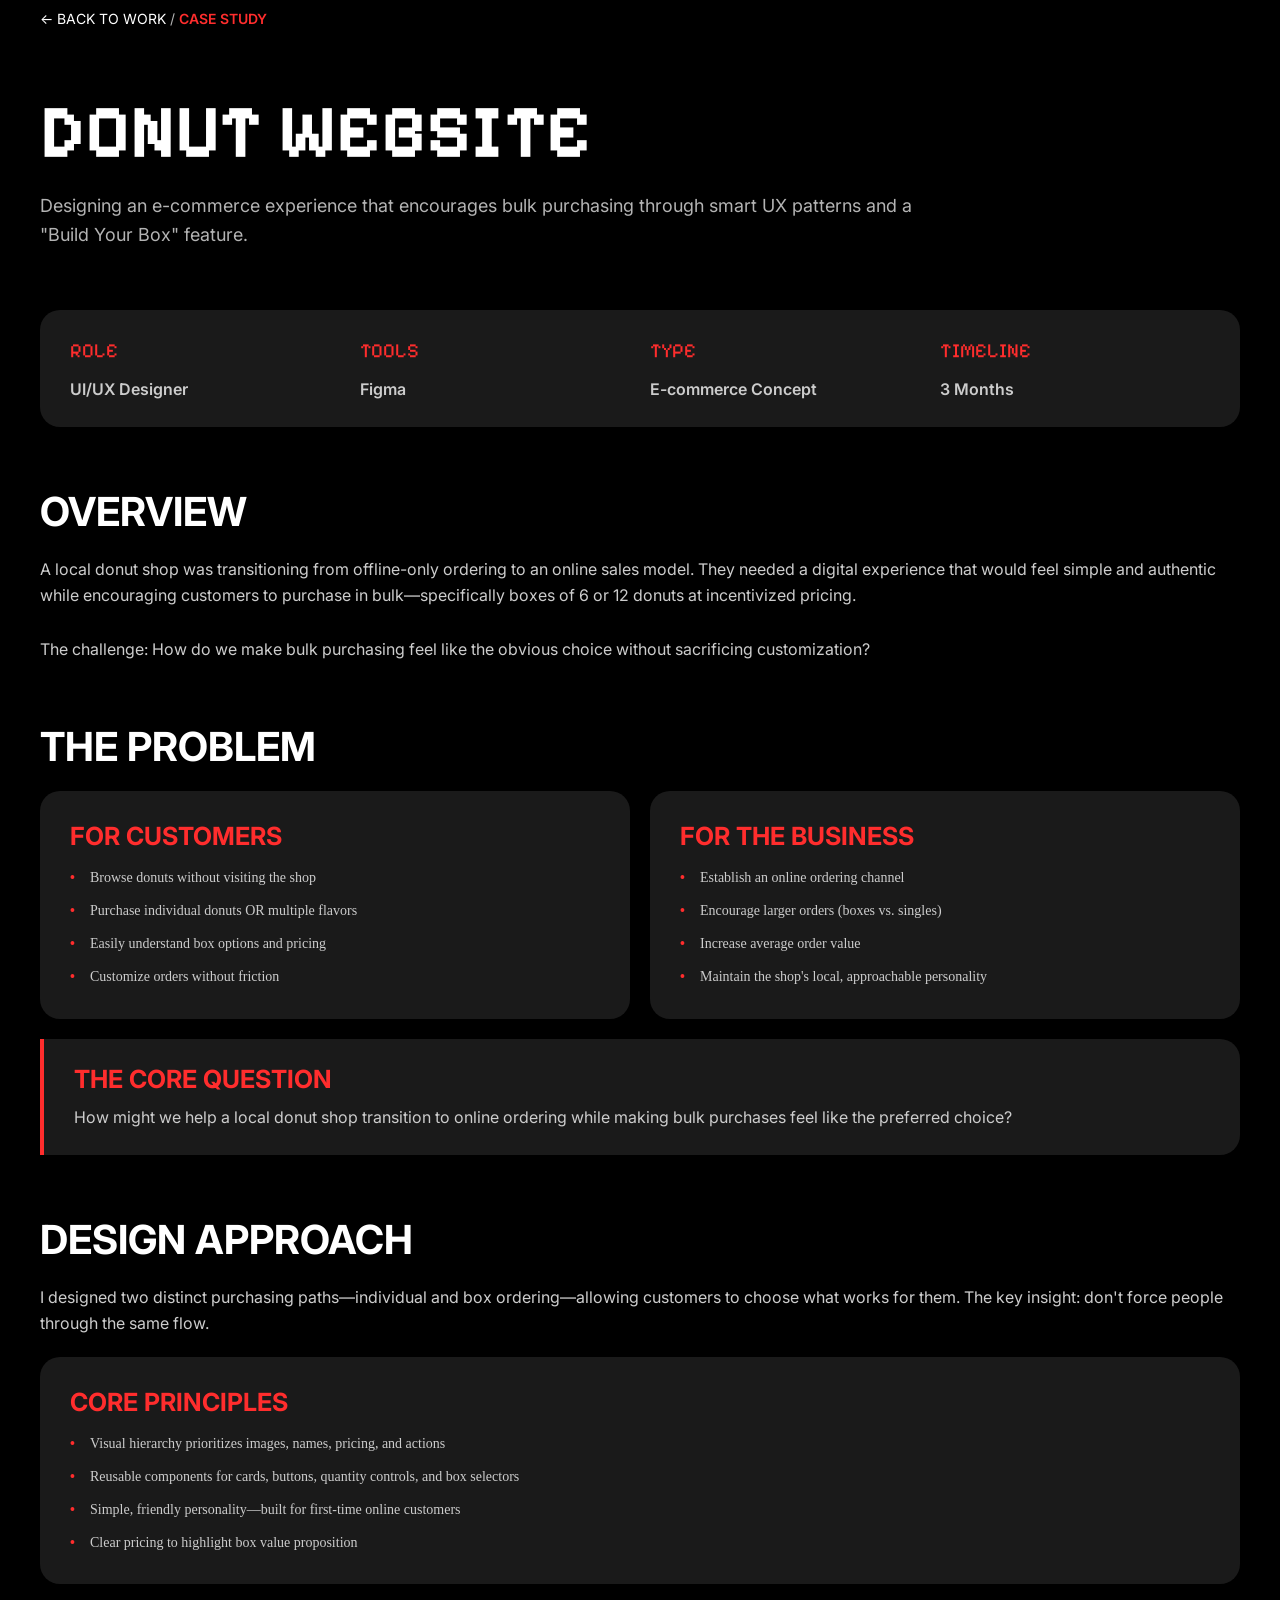
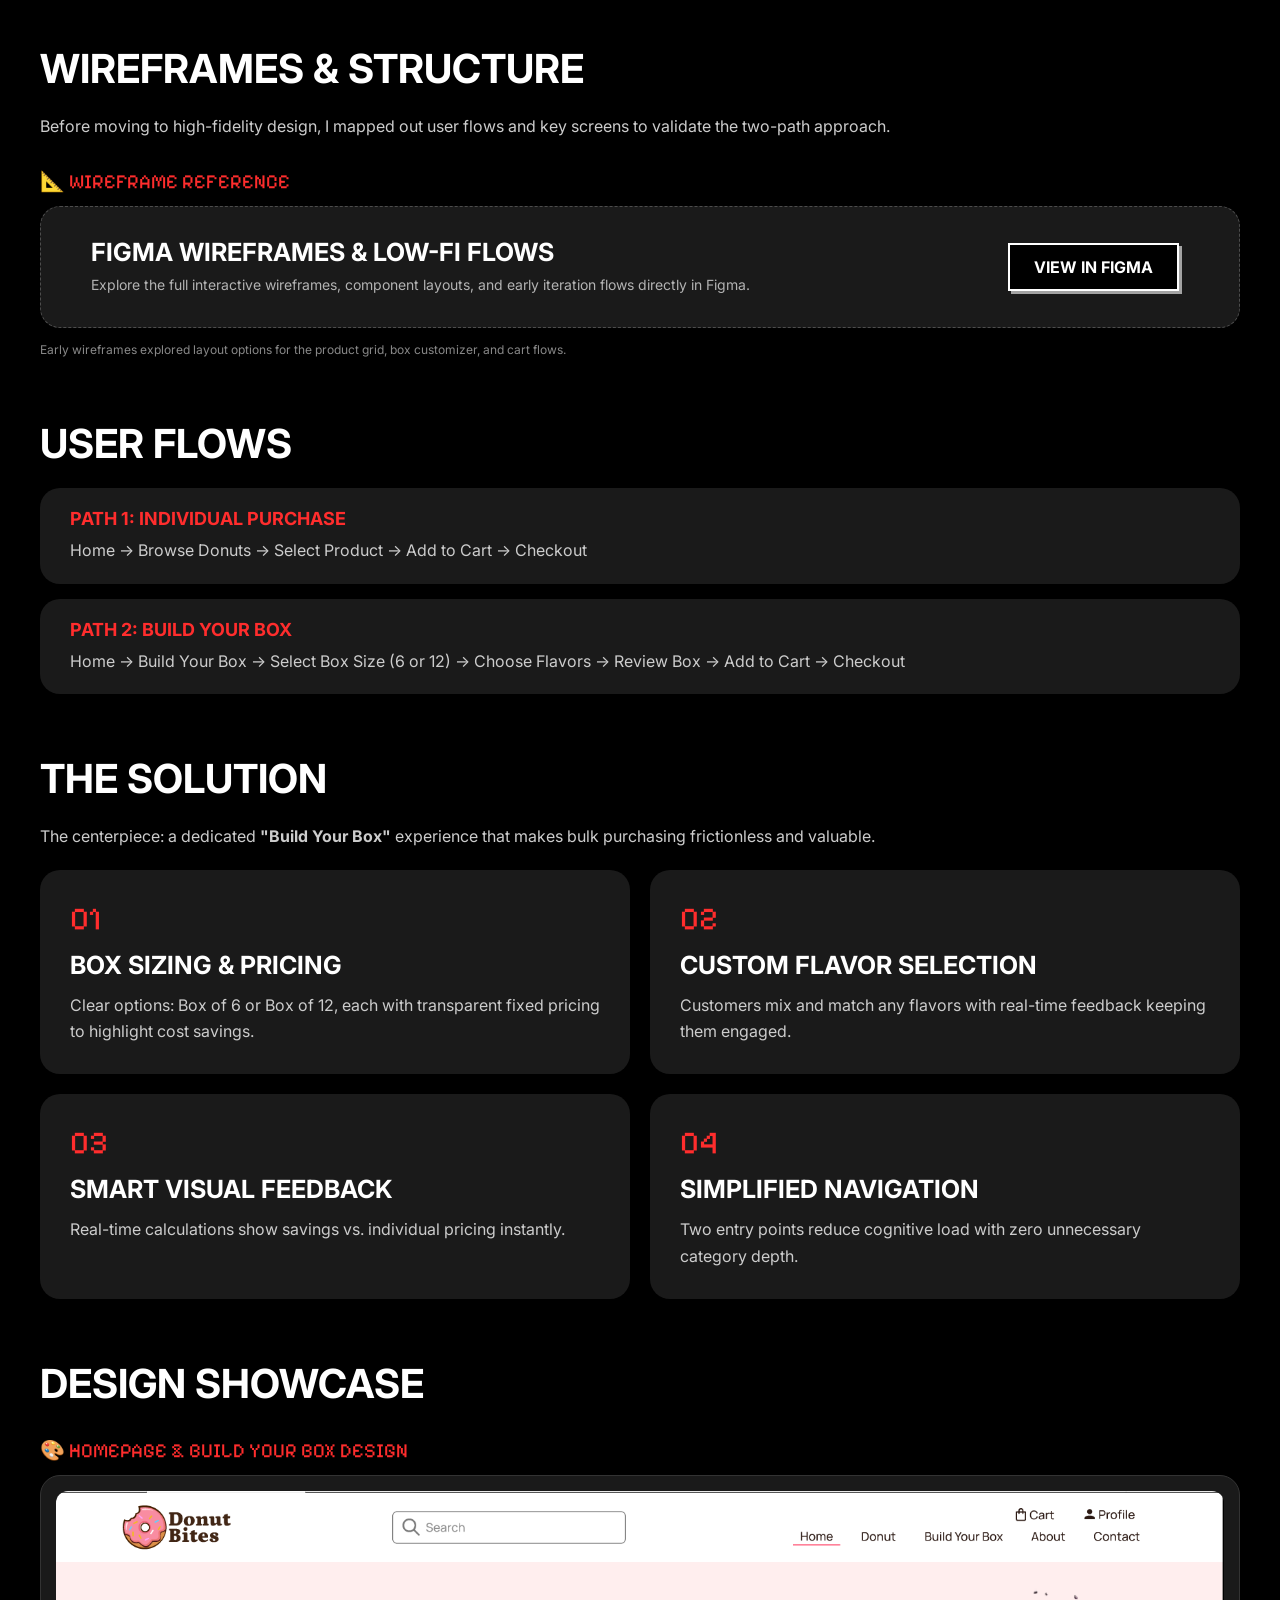
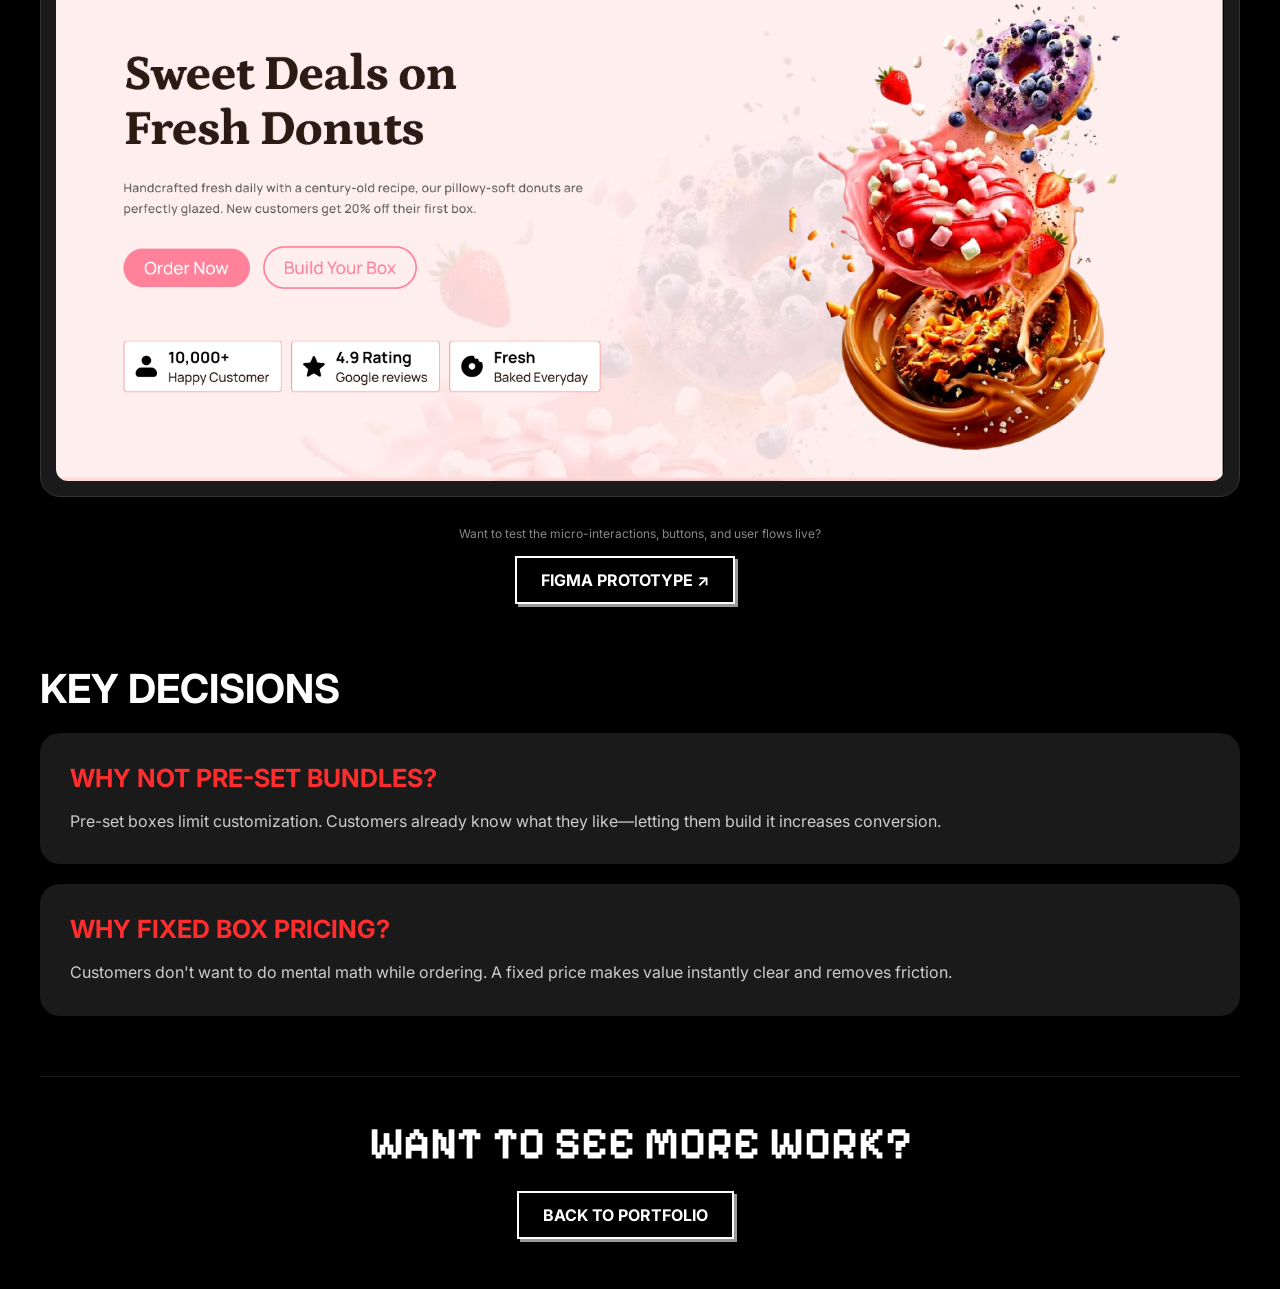
==== case-study.html @ 4fee52c4 "Update portfolio" ====
<!DOCTYPE html>
<html lang="en">
<head>
    <meta charset="UTF-8">
    <meta name="viewport" content="width=device-width, initial-scale=1.0">
    <title>Donut Website - Case Study</title>
    <link rel="preconnect" href="https://fonts.googleapis.com">
    <link rel="preconnect" href="https://fonts.gstatic.com" crossorigin>
    <link href="https://fonts.googleapis.com/css2?family=Inter:wght@400;500;600;700&family=Pixelify+Sans:wght@400;700&display=swap" rel="stylesheet">
    <link rel="stylesheet" href="style.css">
    <style>
    /* Enable normal sentence-case for readable text elements */
p, 
.styled-list li, 
.subtitle, 
.content-block, 
.highlight-box p, 
.flow-path p, 
.card-box p, 
.feature-card p {
    text-transform: none !important; 
    font-size: 16px;                  
    line-height: 1.65;              
    color: #CCCCCC;                 
    font-weight: 400;                
}

/* Maintain clean spacing between paragraphs in content blocks */
.content-block p + p,
.card-box p + p {
    margin-top: 12px;
}

/* Keep metadata & headers uppercase for visual punch */
.meta-label, 
.meta-val, 
.image-label, 
h1, h2, h3, h4, 
.breadcrumb {
    text-transform: uppercase;
}
.case-header {
    display: flex;
    flex-direction: column;
    gap: 15px;
}

.subtitle {
    font-size: 18px;
    color: #b3b3b3;
    line-height: 1.6;
    max-width: 900px;
}

.meta-grid {
    display: grid;
    grid-template-columns: repeat(4, 1fr);
    gap: 20px;
    background-color: #1A1A1A;
    padding: 25px 30px;
    border-radius: 20px;
}

.meta-item {
    display: flex;
    flex-direction: column;
    gap: 8px;
}

.meta-label {
    font-family: 'Pixelify Sans', sans-serif;
    color: #ff2d2d;
    font-size: 20px;
}

.meta-val {
    font-size: 16px;
    font-weight: 600;
}

/* Structural Layouts */
.case-section {
    display: flex;
    flex-direction: column;
    gap: 20px;
}

.content-block {
    display: flex;
    flex-direction: column;
    gap: 15px;
    line-height: 1.6;
    color: #ccc;
}

.two-col-grid,
.solution-grid {
    display: grid;
    grid-template-columns: repeat(2, 1fr);
    gap: 20px;
}

.card-box {
    background-color: #1A1A1A;
    border-radius: 20px;
    padding: 30px;
    display: flex;
    flex-direction: column;
    gap: 15px;
}

.card-box h4 {
    color: #ff2d2d;
}

/* Feature Cards */
.feature-card {
    background: #1A1A1A;
    border-radius: 20px;
    padding: 30px;
    display: flex;
    flex-direction: column;
    gap: 12px;
    position: relative;
}

.feature-num {
    font-family: 'Pixelify Sans', sans-serif;
    font-size: 32px;
    color: #ff2d2d;
}

/* Styled Lists */
.styled-list {
    list-style: none;
    display: flex;
    flex-direction: column;
    gap: 10px;
}

.styled-list li {
    position: relative;
    padding-left: 20px;
    font-size: 14px;
    color: #ccc;
}

.styled-list li::before {
    content: "•";
    color: #ff2d2d;
    font-weight: bold;
    position: absolute;
    left: 0;
}

/* Highlight Box */
.highlight-box {
    background-color: #1A1A1A;
    border-left: 4px solid #ff2d2d;
    border-radius: 0 20px 20px 0;
    padding: 25px 30px;
    display: flex;
    flex-direction: column;
    gap: 10px;
}

.highlight-box h4 {
    color: #ff2d2d;
}

/* Flows */
.flow-container {
    display: flex;
    flex-direction: column;
    gap: 15px;
}

.flow-path {
    background-color: #1A1A1A;
    border-radius: 20px;
    padding: 20px 30px;
    display: flex;
    flex-direction: column;
    gap: 8px;
}

.flow-path h4 {
    color: #ff2d2d;
    font-size: 18px;
}

/* Image Containers & Placeholders */
.image-section {
    display: flex;
    flex-direction: column;
    gap: 12px;
    margin-top: 10px;
}

.image-label {
    font-family: 'Pixelify Sans', sans-serif;
    font-size: 20px;
    color: #ff2d2d;
}

.image-container {
    background-color: #1A1A1A;
    border-radius: 20px;
    border: 1px dashed #4D4D4D;
    padding: 60px 20px;
    display: flex;
    justify-content: center;
    align-items: center;
}

.placeholder-text {
    color: #666;
    font-size: 16px;
}

.image-caption {
    font-size: 12px;
    color: #888;
}

/* Footer CTA */
.case-footer {
    display: flex;
    flex-direction: column;
    align-items: center;
    gap: 20px;
    padding: 40px 0;
    border-top: 1px solid #1A1A1A;
}

/* Mobile Responsiveness for Case Study Elements */
@media (max-width: 768px) {
    .meta-grid,
    .two-col-grid,
    .solution-grid {
        grid-template-columns: 1fr;
    }
    
    .case-header h1 {
        font-size: 42px;
    }
}
    </style>
</head>
<body>
    <div class="container">
        <!-- Navigation / Breadcrumb -->
        <nav class="breadcrumb">
            <a href="../index.html">← BACK TO WORK</a> / <span>CASE STUDY</span>
        </nav>

        <!-- Header -->
        <header class="case-header">
            <h1>DONUT WEBSITE</h1>
            <p class="subtitle">Designing an e-commerce experience that encourages bulk purchasing through smart UX patterns and a "Build Your Box" feature.</p>
        </header>

        <!-- Metadata Grid -->
        <div class="meta-grid">
            <div class="meta-item">
                <p class="meta-label">ROLE</p>
                <p class="meta-val">UI/UX Designer</p>
            </div>
            <div class="meta-item">
                <p class="meta-label">TOOLS</p>
                <p class="meta-val">Figma</p>
            </div>
            <div class="meta-item">
                <p class="meta-label">TYPE</p>
                <p class="meta-val">E-commerce Concept</p>
            </div>
            <div class="meta-item">
                <p class="meta-label">TIMELINE</p>
                <p class="meta-val">3 Months</p>
            </div>
        </div>

        <!-- Overview Section -->
        <section class="case-section">
            <h2>OVERVIEW</h2>
            <div class="content-block">
                <p>A local donut shop was transitioning from offline-only ordering to an online sales model. They needed a digital experience that would feel simple and authentic while encouraging customers to purchase in bulk—specifically boxes of 6 or 12 donuts at incentivized pricing.</p>
                <p>The challenge: How do we make bulk purchasing feel like the obvious choice without sacrificing customization?</p>
            </div>
        </section>

        <!-- The Problem -->
        <section class="case-section">
            <h2>THE PROBLEM</h2>
            <div class="two-col-grid">
                <div class="card-box">
                    <h4>FOR CUSTOMERS</h4>
                    <ul class="styled-list">
                        <li>Browse donuts without visiting the shop</li>
                        <li>Purchase individual donuts OR multiple flavors</li>
                        <li>Easily understand box options and pricing</li>
                        <li>Customize orders without friction</li>
                    </ul>
                </div>
                <div class="card-box">
                    <h4>FOR THE BUSINESS</h4>
                    <ul class="styled-list">
                        <li>Establish an online ordering channel</li>
                        <li>Encourage larger orders (boxes vs. singles)</li>
                        <li>Increase average order value</li>
                        <li>Maintain the shop's local, approachable personality</li>
                    </ul>
                </div>
            </div>

            <div class="highlight-box">
                <h4>THE CORE QUESTION</h4>
                <p>How might we help a local donut shop transition to online ordering while making bulk purchases feel like the preferred choice?</p>
            </div>
        </section>

        <!-- Design Approach -->
        <section class="case-section">
            <h2>DESIGN APPROACH</h2>
            <div class="content-block">
                <p>I designed two distinct purchasing paths—individual and box ordering—allowing customers to choose what works for them. The key insight: don't force people through the same flow.</p>
            </div>
            
            <div class="card-box">
                <h4>CORE PRINCIPLES</h4>
                <ul class="styled-list">
                    <li>Visual hierarchy prioritizes images, names, pricing, and actions</li>
                    <li>Reusable components for cards, buttons, quantity controls, and box selectors</li>
                    <li>Simple, friendly personality—built for first-time online customers</li>
                    <li>Clear pricing to highlight box value proposition</li>
                </ul>
            </div>
        </section>

        <!-- Wireframes Section -->
        <section class="case-section">
    <h2>WIREFRAMES & STRUCTURE</h2>
    <p>Before moving to high-fidelity design, I mapped out user flows and key screens to validate the two-path approach.</p>
    
    <div class="image-section">
        <div class="image-label">📐 WIREFRAME REFERENCE</div>
        
        <!-- Interactive Link Card -->
        <div class="wireframe-link-card">
            <div class="wireframe-info">
                <i class="fa-brands fa-figma wireframe-icon"></i>
                <div>
                    <h4>FIGMA WIREFRAMES & LOW-FI FLOWS</h4>
                    <p>Explore the full interactive wireframes, component layouts, and early iteration flows directly in Figma.</p>
                </div>
            </div>
            <a href="YOUR_FIGMA_WIREFRAME_LINK_HERE" target="https://www.figma.com/board/ut7hfhhKin2OXHNRMLIflK/Untitled?node-id=0-1&t=dcKColr9Bo4GSZio-1" class="btn">
                VIEW IN FIGMA <i class="fa-solid fa-arrow-up-right-from-square"></i>
            </a>
        </div>

        <p class="image-caption">Early wireframes explored layout options for the product grid, box customizer, and cart flows.</p>
    </div>
</section>

        <!-- User Flows -->
        <section class="case-section">
            <h2>USER FLOWS</h2>
            <div class="flow-container">
                <div class="flow-path">
                    <h4>PATH 1: INDIVIDUAL PURCHASE</h4>
                    <p>Home → Browse Donuts → Select Product → Add to Cart → Checkout</p>
                </div>
                <div class="flow-path">
                    <h4>PATH 2: BUILD YOUR BOX</h4>
                    <p>Home → Build Your Box → Select Box Size (6 or 12) → Choose Flavors → Review Box → Add to Cart → Checkout</p>
                </div>
            </div>
        </section>

        <!-- The Solution -->
        <section class="case-section">
            <h2>THE SOLUTION</h2>
            <p>The centerpiece: a dedicated <strong>"Build Your Box"</strong> experience that makes bulk purchasing frictionless and valuable.</p>

            <div class="solution-grid">
                <div class="feature-card">
                    <div class="feature-num">01</div>
                    <h4>BOX SIZING & PRICING</h4>
                    <p>Clear options: Box of 6 or Box of 12, each with transparent fixed pricing to highlight cost savings.</p>
                </div>
                <div class="feature-card">
                    <div class="feature-num">02</div>
                    <h4>CUSTOM FLAVOR SELECTION</h4>
                    <p>Customers mix and match any flavors with real-time feedback keeping them engaged.</p>
                </div>
                <div class="feature-card">
                    <div class="feature-num">03</div>
                    <h4>SMART VISUAL FEEDBACK</h4>
                    <p>Real-time calculations show savings vs. individual pricing instantly.</p>
                </div>
                <div class="feature-card">
                    <div class="feature-num">04</div>
                    <h4>SIMPLIFIED NAVIGATION</h4>
                    <p>Two entry points reduce cognitive load with zero unnecessary category depth.</p>
                </div>
            </div>
        </section>

        <!-- Design System / Showcase -->
        
    
    <section class="case-section">
    <h2>DESIGN SHOWCASE</h2>
    
    <div class="image-section">
        <div class="image-label">🎨 HOMEPAGE & BUILD YOUR BOX DESIGN</div>
        
        <!-- High-res PNG export from Figma -->
        <div class="showcase-card">
            <img src="assets/images/donute.PNG" alt="Donut Bites Design Showcase" class="showcase-img">
        </div>

        <div class="prototype-fallback-link">
            <p class="image-caption">Want to test the micro-interactions, buttons, and user flows live?</p>
            <a href="https://www.figma.com/proto/E8J9JEf1CbyE6cIZruC7QV/Donut-Bites?node-id=24-239&p=f&viewport=-116%2C285%2C0.05&t=RR3Iw0VVlTYsoD5x-1&scaling=contain&content-scaling=fixed&starting-point-node-id=24%3A239&page-id=0%3A1" target="_blank" class="btn">
                FIGMA PROTOTYPE ↗
            </a>
        </div>
    </div>
</section>


        <!-- Key Design Decisions -->
        <section class="case-section">
            <h2>KEY DECISIONS</h2>
            <div class="card-box">
                <h4>WHY NOT PRE-SET BUNDLES?</h4>
                <p>Pre-set boxes limit customization. Customers already know what they like—letting them build it increases conversion.</p>
            </div>
            <div class="card-box">
                <h4>WHY FIXED BOX PRICING?</h4>
                <p>Customers don't want to do mental math while ordering. A fixed price makes value instantly clear and removes friction.</p>
            </div>
        </section>

        <!-- Footer Call-to-Action -->
        <footer class="case-footer">
            <h3>WANT TO SEE MORE WORK?</h3>
            <a href="../index.html" class="btn">BACK TO PORTFOLIO</a>
        </footer>
    </div>
</body>
</html>
---- style.css ----
*{
    margin: 0;
    padding: 0;
    box-sizing: border-box;
    
}
html {
    scroll-behavior: smooth;
}
body{
    background-color: black;
    margin: 0;
    display: flex;
    justify-content: center;
    
    
}
h1{
    font-family: 'Pixelify Sans', sans-serif;
    font-size: 75px;
}
h2{
    font-family: 'Inter', sans-serif;
    font-size: 40px;
}
h3{
    font-family: 'Pixelify Sans', sans-serif;
    font-size: 45px;
    text-align: center;
}
h4{
   font-size:25px; 
   font-family: 'Inter', sans-serif;
}
p{
   font-size: 14px;
    font-weight: 500;
    font-family: 'Inter', sans-serif;
    
}
section{
    display: flex;
    flex-direction: column;
    gap: 40px;
}
.container{
    width: 1360px;
    padding: 10px 80px;
    text-transform: uppercase;
    color: white;
    display: flex;
    flex-direction: column;
    justify-content: center;
    gap: 60px;
}
 /* .container {
    width: 1200px;
    margin: 0 auto;
    padding: 10px 0;
    text-transform: uppercase;
    color: white;
    display: flex;
    flex-direction: column;
    justify-content: center;
    gap: 60px;
} */
 .hero-buttons{
    margin-top: 20px;
 }
.btn{
     padding: 12px 20px;
    border: 2px solid white;
    background-color: black;
    color: white;
    font-family: 'Inter', sans-serif;
    font-weight: bold;
    cursor: pointer;
    border-radius: 0px;
    box-shadow: 3px 3px 0 rgba(255, 255, 255, 0.6);
    margin-right: 30px;
    width: 140px;
    text-decoration: none;
}
.btn:hover{
    background-color: #4D4D4D;

}
.nav-btn,
.big-btn {
    display: inline-flex;
    align-items: center;
    justify-content: center;
    text-decoration: none;
    
}
.navbar{
    display: flex;
    justify-content: space-between;
    align-items: center;
    border-radius: 30px;
    background-color: white;
    padding: 15px 35px;
    position: sticky;
}
.logo{
    
    width: auto;
}
.menu{
    display: flex;
    justify-content: space-between;
    align-items: center;
    gap: 22px;
    list-style: none;

}
.menu li a{
    text-decoration: none;
    color: black;
    font-size: 16px;
    font-weight: 600;
    font-family: 'Inter', sans-serif;
    text-transform: uppercase;
    

}
.menu li a:hover{
    text-decoration: underline;
}

.nav-btn{
    padding: 12px 20px;
    border: 2px solid black;
    background-color: white;
    font-family: 'Inter', sans-serif;
    font-weight: bold;
    cursor: pointer;
    border-radius: 0px;
    box-shadow: 3px 3px 0 rgba(0,0,0,0.6);
    color: black;

}
.nav-btn:hover{
    background-color: #4D4D4D;
}
.hero{
    display: flex;
    flex-direction: row;
    justify-content: space-between;
    align-items: center;
}
.hero-text{
    display: flex;
    flex-direction: column;
    gap: 20px;
}
.hero-text p{
    width: 400px;
}
/* .featured{
    display: flex;
    flex-direction: column;
    gap: 40px; 
} */

.project-section {
    display: flex;
    justify-content: flex-start; /* Aligns cards to the left side */
    gap: 20px;                 /* Creates uniform spacing between cards */
    flex-wrap: wrap;             /* Allows cards to wrap cleanly on smaller screens */
}
.project-card{
    background-color: #1A1A1A;
    padding: 30px 20px;
    border-radius: 30px;
    width: 385px;
    height: 372px;
    display: flex;
    flex-direction: column;
    justify-content: space-between;
    text-decoration: none;
    color: inherit;
    
}
.project-card p{
    margin-top: -20px;
}
.project-card:hover{
    background-color: #464646;

}
.project-img {
    width: 344px;
    height: 200px;
    border-radius: 30px;
    border: 1px solid red;
    object-fit: cover; /* Zooms & crops to fit without distortion */
    object-position: center; /* Centers the image inside the frame */
}
.viewbtn{
    align-self: center;
}
/* .about{
    display: flex;
    flex-direction: column;
    gap: 40px;
} */
.about-section{
    display: flex;
    align-items: center;
    background-color: #1A1A1A;
    border-radius: 30px;
    padding: 25px 30px;
}
.me2{
    border-radius: 50%;
    background-color: black;
}
.right-txt{
    display: flex;
    flex-direction: column;
    justify-content: center;
    margin: 5%;
    gap: 30px;
    padding-right: 40px;

}
.right-txt h4{
    font-size: 36px;
}
.right-txt p{
    font-size: 20px;
}
.uiux{
    display: flex;
    flex-direction: column;
    gap: 30px;
}
.uiux ul li{
    list-style: none;
    width: 200px;
    background-color: #1A1A1A;
    height: 47px;
    text-align: center;
    display: flex;
    align-items: center;
    padding: 10px 20px;
    border-radius: 30px;
    justify-content: center;
    

}
.uiux ul li::before{
   content: "";
    display: inline-block;
    width: 6px;
    height: 6px;
    background-color: #a0a0a0;
    border-radius: 50%;
    margin-right: 10px;
    
}
.uiux ul{
    display: flex;
    flex-wrap: wrap;
    gap: 30px;
    
}  
.tools{
    
    display: flex;
    flex-direction: column;
    gap: 30px;

}
.tool-grid{
    display: flex;
    justify-content: space-between;
}
.pri{
    display: flex;
    flex-direction: column;
    gap: 30px;
}
.sec{
    display: flex;
    flex-direction: column;
    gap: 30px;
}
.btn2{
    display: flex;
    justify-content: center;
    align-items: center;
    gap: 30px;
    margin-left: 100px;
}
.big-btn{
    width: 564px;
    height: 95px;
    font-family: 'Pixelify Sans', sans-serif;
    font-size: 40px;
    background-color: #1A1A1A;
    color: white;
    cursor: pointer;
    text-transform: uppercase;
    border: 0px;

}
.big-btn:hover{
    background-color: #454444;
}
.timeline{
    display: flex;
    justify-content: space-between;
    gap: 20px;
    margin-top: 80px;
}

.timeline-card{
    position: relative;
    width: 285px;
    height: 261px;
    background: #1A1A1A;
    border-radius: 30px;
    padding: 70px 20px 20px;
    text-align: center;
    box-sizing: border-box;
}

.year{
    position: absolute;
    top: -51.5px;
    left: 50%;
    transform: translateX(-50%);

    width: 103px;
    height: 103px;
    border-radius: 50%;

    background: #1A1A1A;
    border: 1px solid #ff2d2d;

    display: flex;
    justify-content: center;
    align-items: center;

    font-size: 25px !important;
    font-weight: 700;
    color: #fff;
}

.timeline-card h4{
    font-size: 18px !important;
    font-weight: 700;
    color: #ff2d2d;
    text-transform: uppercase;
    margin-bottom: 10px;
    line-height: 1.3;
}

.timeline-card p{
    
    line-height: 1.5;
    color: #b3b3b3;
    margin: 0;
}
.timeline-card > p:not(.year){
    font-size: 14px !important;
}
footer{
    display: flex;
    flex-direction: column;
    gap: 30px;
}
.footer-content{
    display: flex;
    justify-content: space-between;
    align-items: center;
}
.myinfo-footer{
    width: 287px;
    display: flex;
    flex-direction: column;
    gap: 10px;
}
.myinfo-footer h4{
    font-size: 20px !important;
}
.myinfo-footer h3{
    font-size: 32px !important;
    text-align: left;
}
.myinfo-footer p{
    font-size: 12px !important;
}
.contact-info{
    display: flex;
    flex-direction: column;
    gap: 10px;
}
.contact-info p i{
    margin-right: 10px;
}
.contact-info p:hover{
    color: #4D4D4D;
}
.contact-info a {
    color: white;
    text-decoration: none;
    font-size: 14px;
}
.contact-info a:hover {
    color: #4D4D4D;
}
.contact-info h4{
    font-size: 20px;
}
.bottom{
    display: flex;
    justify-content: space-between;
}
.social-media {
    display: flex;
    gap: 20px;
    align-items: center;
}

.social-media a {
    color: white;
    font-size: 24px;
    transition: 0.3s;
}

.social-media a:hover {
    color: #4D4D4D;
    transform: scale(1.1);
}


@media (max-width: 1400px) {
    .container{
        width: 100%;
        padding: 10px 40px;
    }
}

/* Tablet */
@media (max-width: 1024px) {
    .container{
        padding: 10px 30px;
        gap: 40px;
    }
    h1{
        font-size: 55px;
    }
    h2{
        font-size: 32px;
    }
    h3{
        font-size: 36px;
    }
    .hero-text p{
        width: 100%;
        max-width: 400px;
    }
    .project-section{
        flex-wrap: wrap;
        gap: 20px;
        justify-content: center;
    }
    .project-card{
        width: 320px;
        height: auto;
    }
    .project-img{
        width: 100%;
        height: auto;
    }
    .about-section{
        flex-wrap: wrap;
    }
    .right-txt{
        padding-right: 0;
    }
    .tool-grid{
        flex-wrap: wrap;
        gap: 20px;
    }
    .timeline{
        flex-wrap: wrap;
        justify-content: center;
    }
    .timeline-card{
        width: 260px;
    }
    .big-btn{
        width: 100%;
        max-width: 564px;
        font-size: 32px;
    }
    .btn2{
        margin-left: 0;
    }
}

/* Small tablet / large phone */
@media (max-width: 768px) {
    body{
        display: block;
    }
    .container{
        padding: 10px 20px;
        gap: 30px;
    }
    h1{
        font-size: 42px;
    }
    h2{
        font-size: 26px;
    }
    h3{
        font-size: 28px;
    }
    h4{
        font-size: 20px;
    }
    .navbar{
        flex-wrap: wrap;
        gap: 15px;
        border-radius: 20px;
        padding: 15px 20px;
    }
    .menu{
        flex-wrap: wrap;
        justify-content: center;
        gap: 12px;
        width: 100%;
    }
    .hero{
        flex-direction: column;
        text-align: center;
        gap: 30px;
    }
    .hero-text{
        align-items: center;
    }
    .hero-text p{
        width: 100%;
    }
    .project-section{
        flex-direction: column;
        align-items: center;
    }
    .project-card{
        width: 100%;
        max-width: 385px;
    }
    .about-section{
        flex-direction: column;
        text-align: center;
        padding: 20px;
    }
    .right-txt{
        margin: 0;
        align-items: center;
    }
    .right-txt h4{
        font-size: 28px;
    }
    .right-txt p{
        font-size: 16px;
    }
    .uiux ul{
        justify-content: center;
    }
    .tool-grid{
        flex-direction: column;
        align-items: center;
    }
    .timeline{
        flex-direction: column;
        align-items: center;
        margin-top: 60px;
    }
    .timeline-card{
        width: 100%;
        max-width: 320px;
    }
    .footer-content{
        flex-direction: column;
        text-align: center;
        gap: 20px;
    }
    .myinfo-footer{
        width: 100%;
        align-items: center;
    }
    .contact-info{
        align-items: center;
    }
    .bottom{
        flex-direction: column;
        gap: 15px;
        text-align: center;
    }
}

/* Phone */
@media (max-width: 480px) {
    .container{
        padding: 10px 15px;
        gap: 25px;
    }
    h1{
        font-size: 32px;
    }
    h2{
        font-size: 22px;
    }
    h3{
        font-size: 24px;
    }
    .btn, .nav-btn{
        width: 100%;
        margin-right: 0;
    }
    .project-card{
        padding: 20px 15px;
    }
    .uiux ul li{
        width: 100%;
    }
    .big-btn{
        font-size: 22px;
        height: 70px;
    }
}





/* Breadcrumb */
.breadcrumb {
    font-family: 'Inter', sans-serif;
    font-size: 14px;
    color: #b3b3b3;
    text-transform: uppercase;
}

.breadcrumb a {
    color: white;
    text-decoration: none;
}

.breadcrumb a:hover {
    text-decoration: underline;
}

.breadcrumb span {
    color: #ff2d2d;
    font-weight: 600;
}

/* Category Filter Layout */
.filter-container {
    display: flex;
    justify-content: center;
    gap: 15px;
    flex-wrap: wrap;
}

.filter-btn {
    width: auto !important; /* Allows button width to expand based on filter label */
    margin-right: 0 !important;
}

.filter-btn.active {
    background-color: white;
    color: black;
}
/* ==========================================================================
   CASE STUDY BANNER STYLES
   ========================================================================== */
.case-study-banner {
    background-color: #1A1A1A;
    border: 2px solid #ff2d2d;
    border-radius: 20px;
    padding: 25px 35px;
    display: flex;
    justify-content: space-between;
    align-items: center;
    gap: 20px;
    margin: 10px 0 30px;
}

.cs-content {
    display: flex;
    flex-direction: column;
    gap: 8px;
}

.cs-tag {
    font-family: 'Pixelify Sans', sans-serif;
    color: #ff2d2d;
    font-size: 14px;
    letter-spacing: 1px;
}

.case-study-banner h3 {
    text-align: left;
    font-size: 28px;
    margin: 0;
}

.case-study-banner p {
    text-transform: none !important;
    color: #ccc;
    font-size: 15px;
    margin: 0;
    max-width: 650px;
}

/* Responsive adjustment for small screens */
@media (max-width: 768px) {
    .case-study-banner {
        flex-direction: column;
        text-align: center;
        padding: 20px;
    }

    .cs-content {
        align-items: center;
    }

    .case-study-banner h3 {
        text-align: center;
        font-size: 22px;
    }

    .case-study-banner .btn {
        margin-right: 0;
        width: 100%;
    }
}
/* Wireframe Link Card */
.wireframe-link-card {
    background-color: #1A1A1A;
    border: 1px dashed #4D4D4D;
    border-radius: 20px;
    padding: 30px;
    display: flex;
    justify-content: space-between;
    align-items: center;
    gap: 20px;
    transition: border-color 0.3s ease;
}

.wireframe-link-card:hover {
    border-color: #ff2d2d;
}

.wireframe-info {
    display: flex;
    align-items: center;
    gap: 20px;
}

.wireframe-icon {
    font-size: 36px;
    color: #ff2d2d;
}

.wireframe-info h4 {
    color: #ffffff;
    margin-bottom: 6px;
}

.wireframe-info p {
    margin: 0;
    font-size: 14px;
    color: #b3b3b3;
}

/* Responsive adjustment */
@media (max-width: 768px) {
    .wireframe-link-card {
        flex-direction: column;
        align-items: flex-start;
    }
    
    .wireframe-link-card .btn {
        width: 100%;
        text-align: center;
    }
}
/* Figma Prototype Embed Styling */
.embed-container {
    width: 100%;
    margin: 15px 0;
    box-shadow: 0 8px 24px rgba(0, 0, 0, 0.4);
    background-color: #1A1A1A;
}

.prototype-fallback-link {
    display: flex;
    flex-direction: column;
    align-items: center;
    gap: 12px;
    margin-top: 15px;
}

.btn-secondary {
    background-color: transparent;
    border: 1px solid #ff2d2d;
    color: #ffffff;
    padding: 10px 20px;
    font-size: 14px;
    text-decoration: none;
    border-radius: 8px;
    transition: all 0.2s ease;
}

.btn-secondary:hover {
    background-color: #ff2d2d;
    color: #ffffff;
}

@media (max-width: 768px) {
    .embed-container iframe {
        height: 450px;
    }
}
/* CSS for Option 2 */
.showcase-card {
    background-color: #1A1A1A;
    border: 1px solid #333333;
    border-radius: 20px;
    padding: 15px;
    overflow: hidden;
}

.showcase-img {
    width: 100%;
    height: auto;
    border-radius: 12px;
    display: block;
}
.btn {
    white-space: nowrap; /* Prevents text from breaking onto multiple lines */
    width: auto;         /* Allows button to expand based on text length */
    display: inline-block;
    padding: 12px 24px;  /* Adjust padding as needed */
}
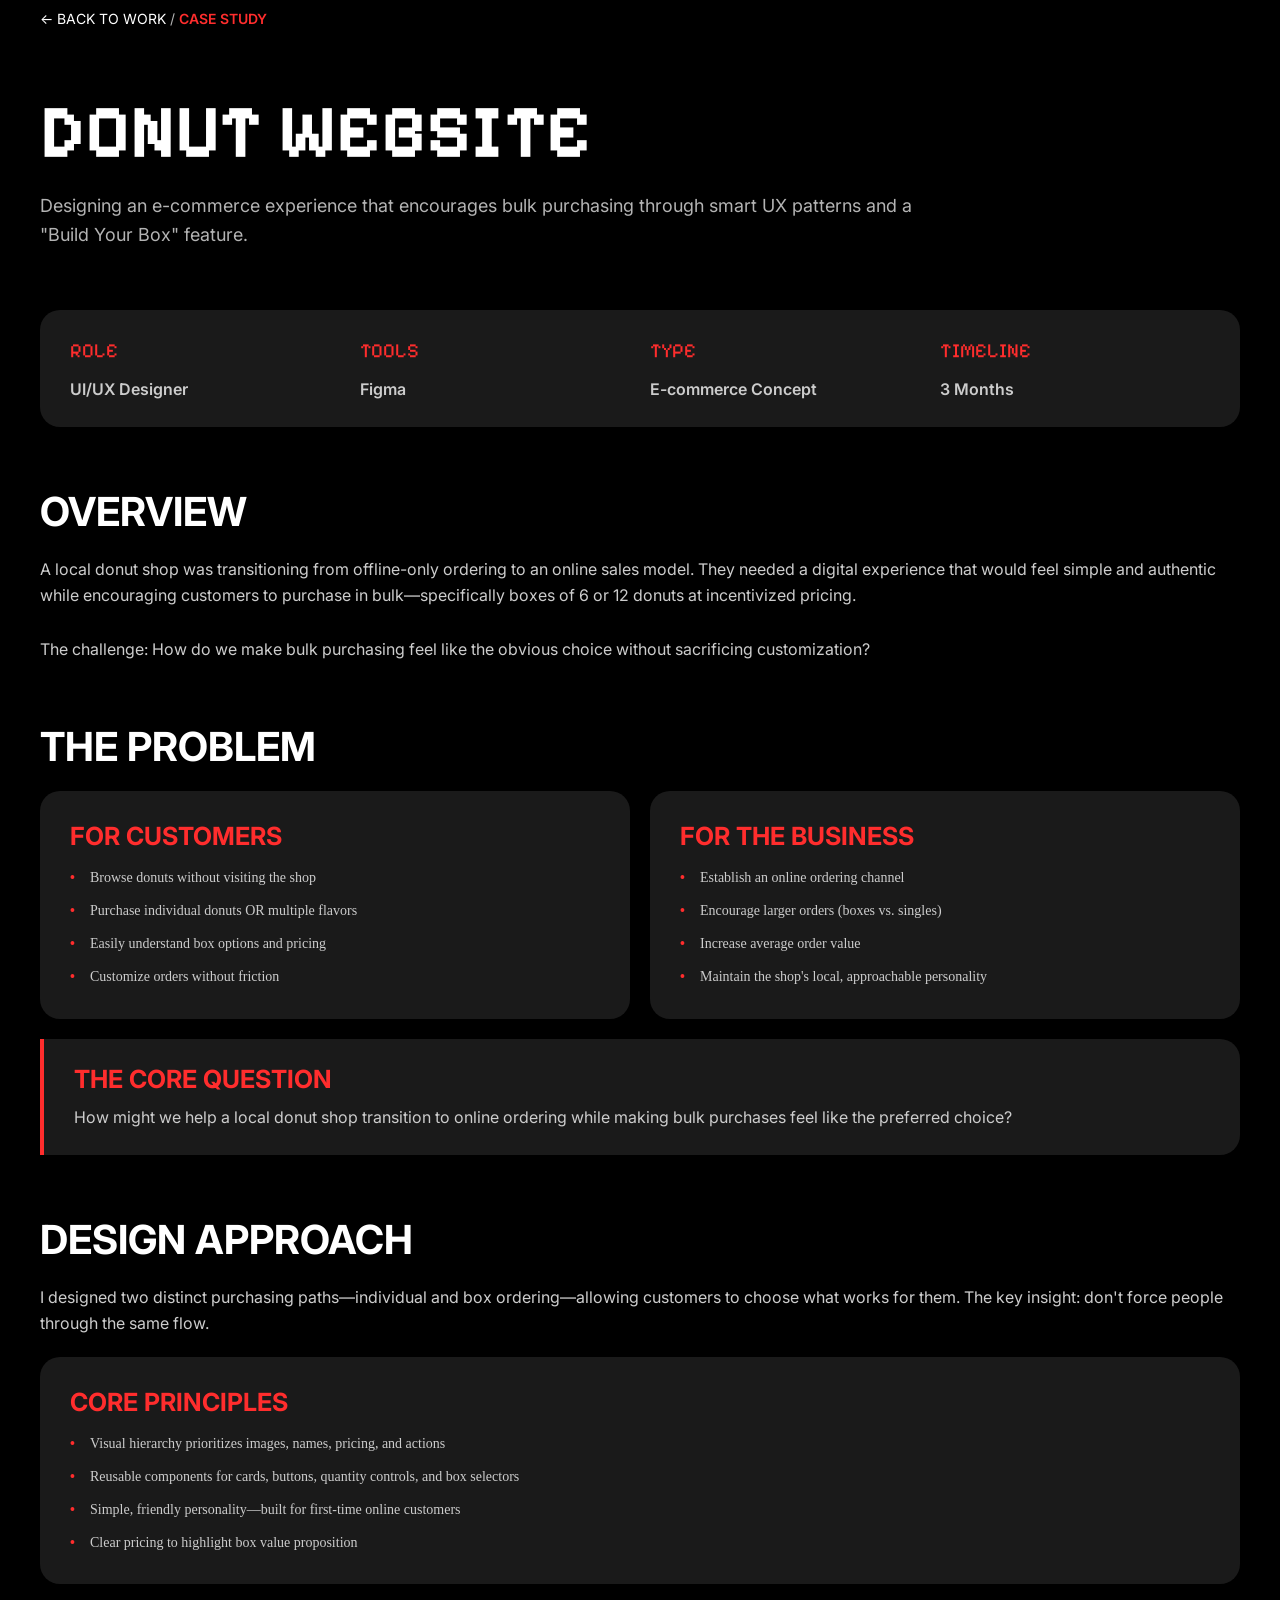
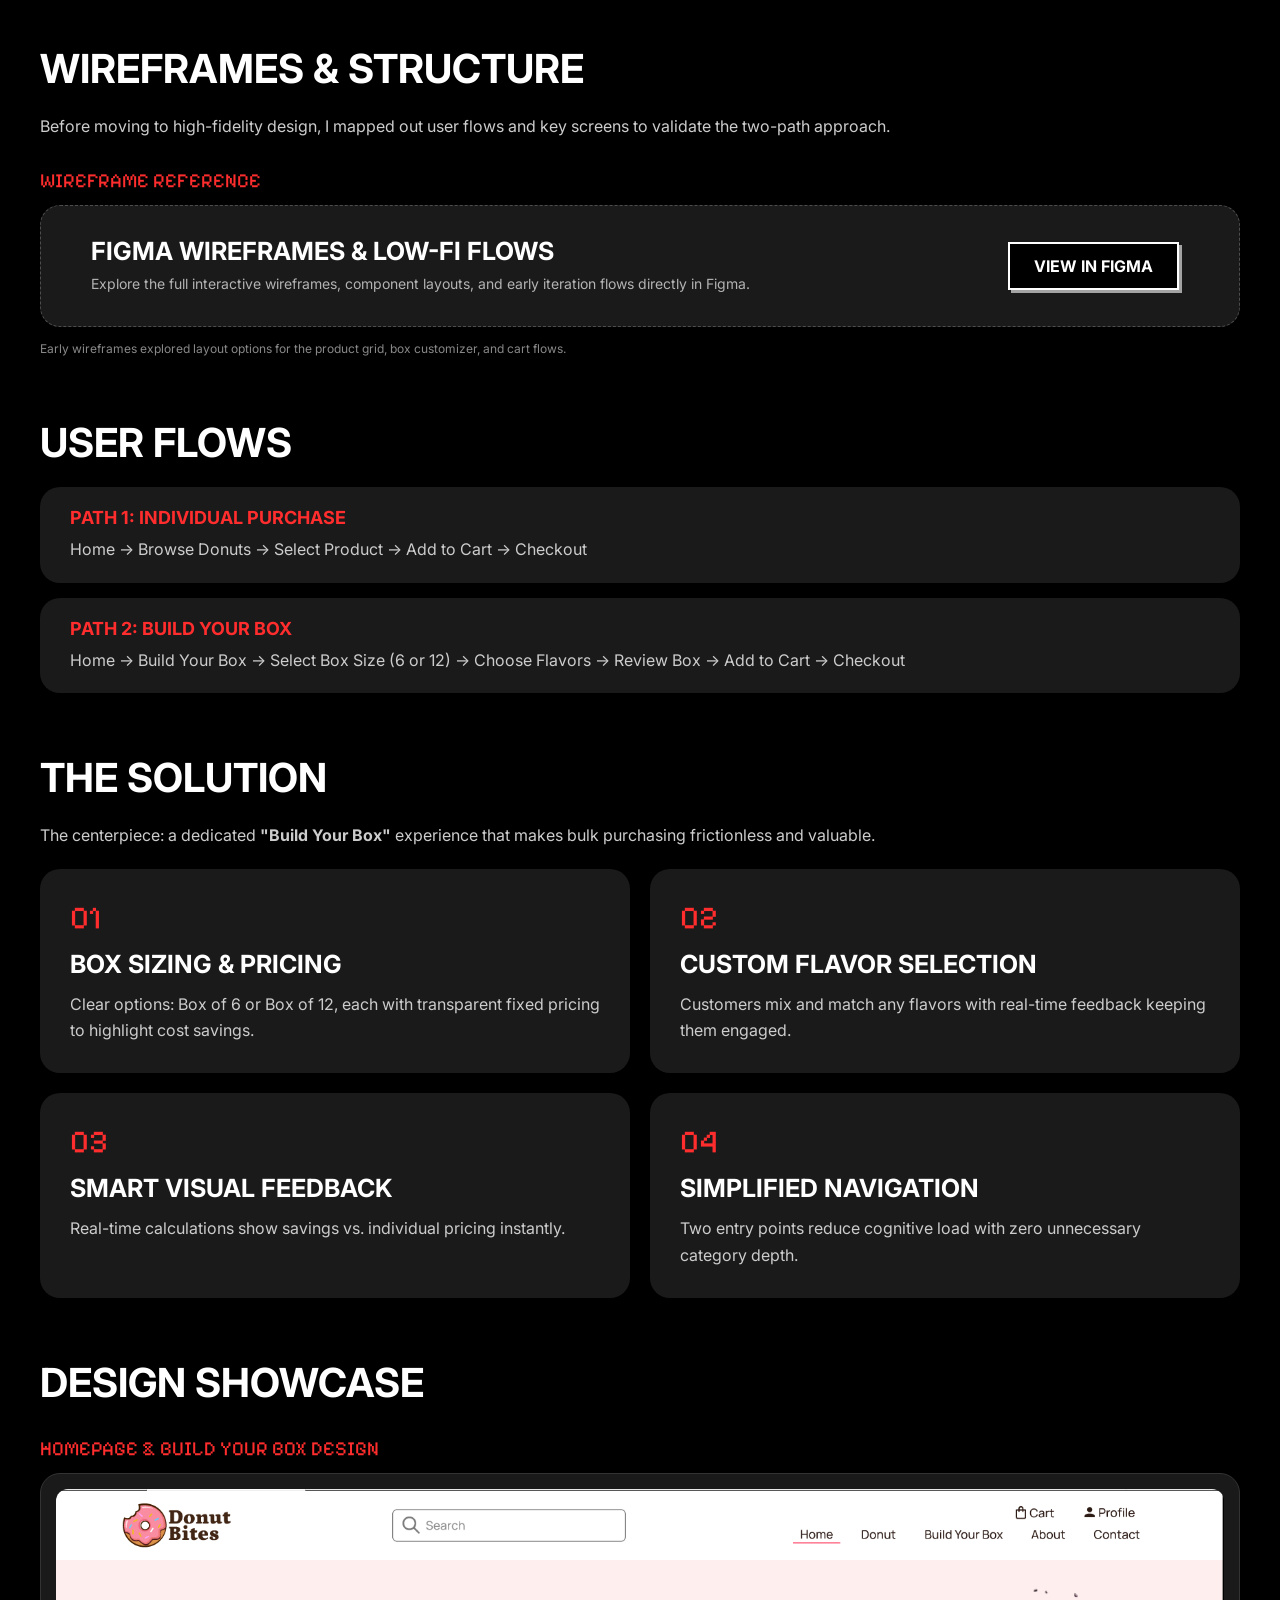
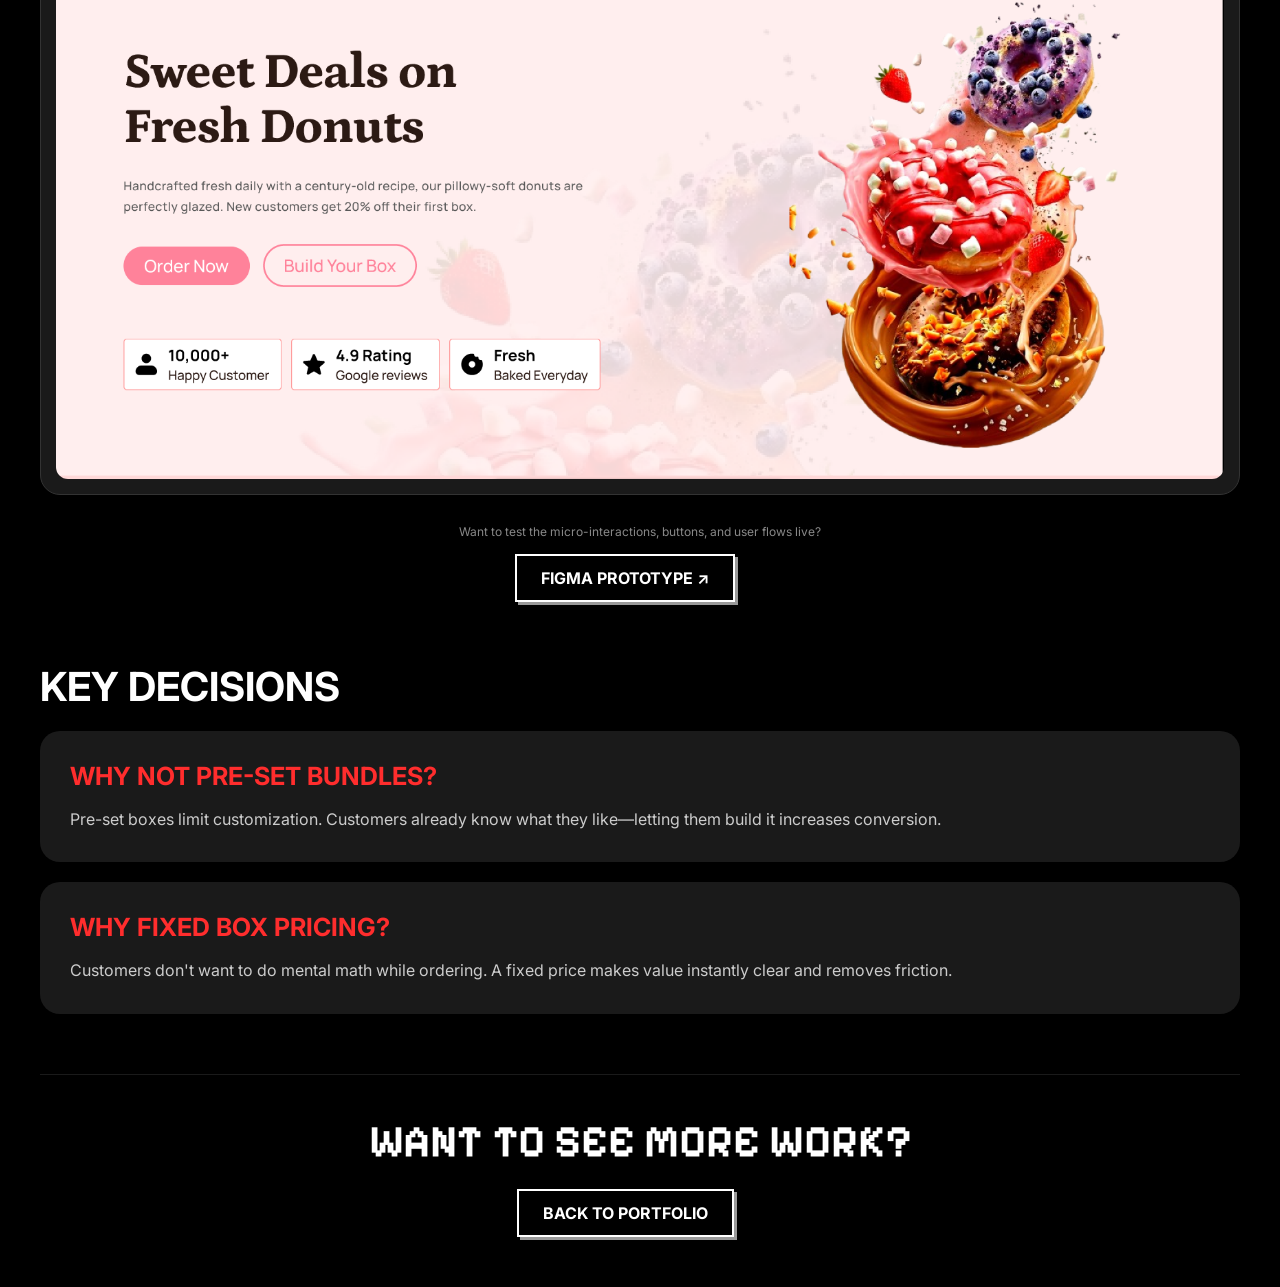
==== commit 44f545eb: "Update case-study.html" ====
--- a/case-study.html
+++ b/case-study.html
@@ -343,7 +343,7 @@
     <p>Before moving to high-fidelity design, I mapped out user flows and key screens to validate the two-path approach.</p>
     
     <div class="image-section">
-        <div class="image-label">📐 WIREFRAME REFERENCE</div>
+        <div class="image-label">WIREFRAME REFERENCE</div>
         
         <!-- Interactive Link Card -->
         <div class="wireframe-link-card">
@@ -414,7 +414,7 @@
     <h2>DESIGN SHOWCASE</h2>
     
     <div class="image-section">
-        <div class="image-label">🎨 HOMEPAGE & BUILD YOUR BOX DESIGN</div>
+        <div class="image-label">HOMEPAGE & BUILD YOUR BOX DESIGN</div>
         
         <!-- High-res PNG export from Figma -->
         <div class="showcase-card">
@@ -451,4 +451,4 @@
         </footer>
     </div>
 </body>
-</html>+</html>
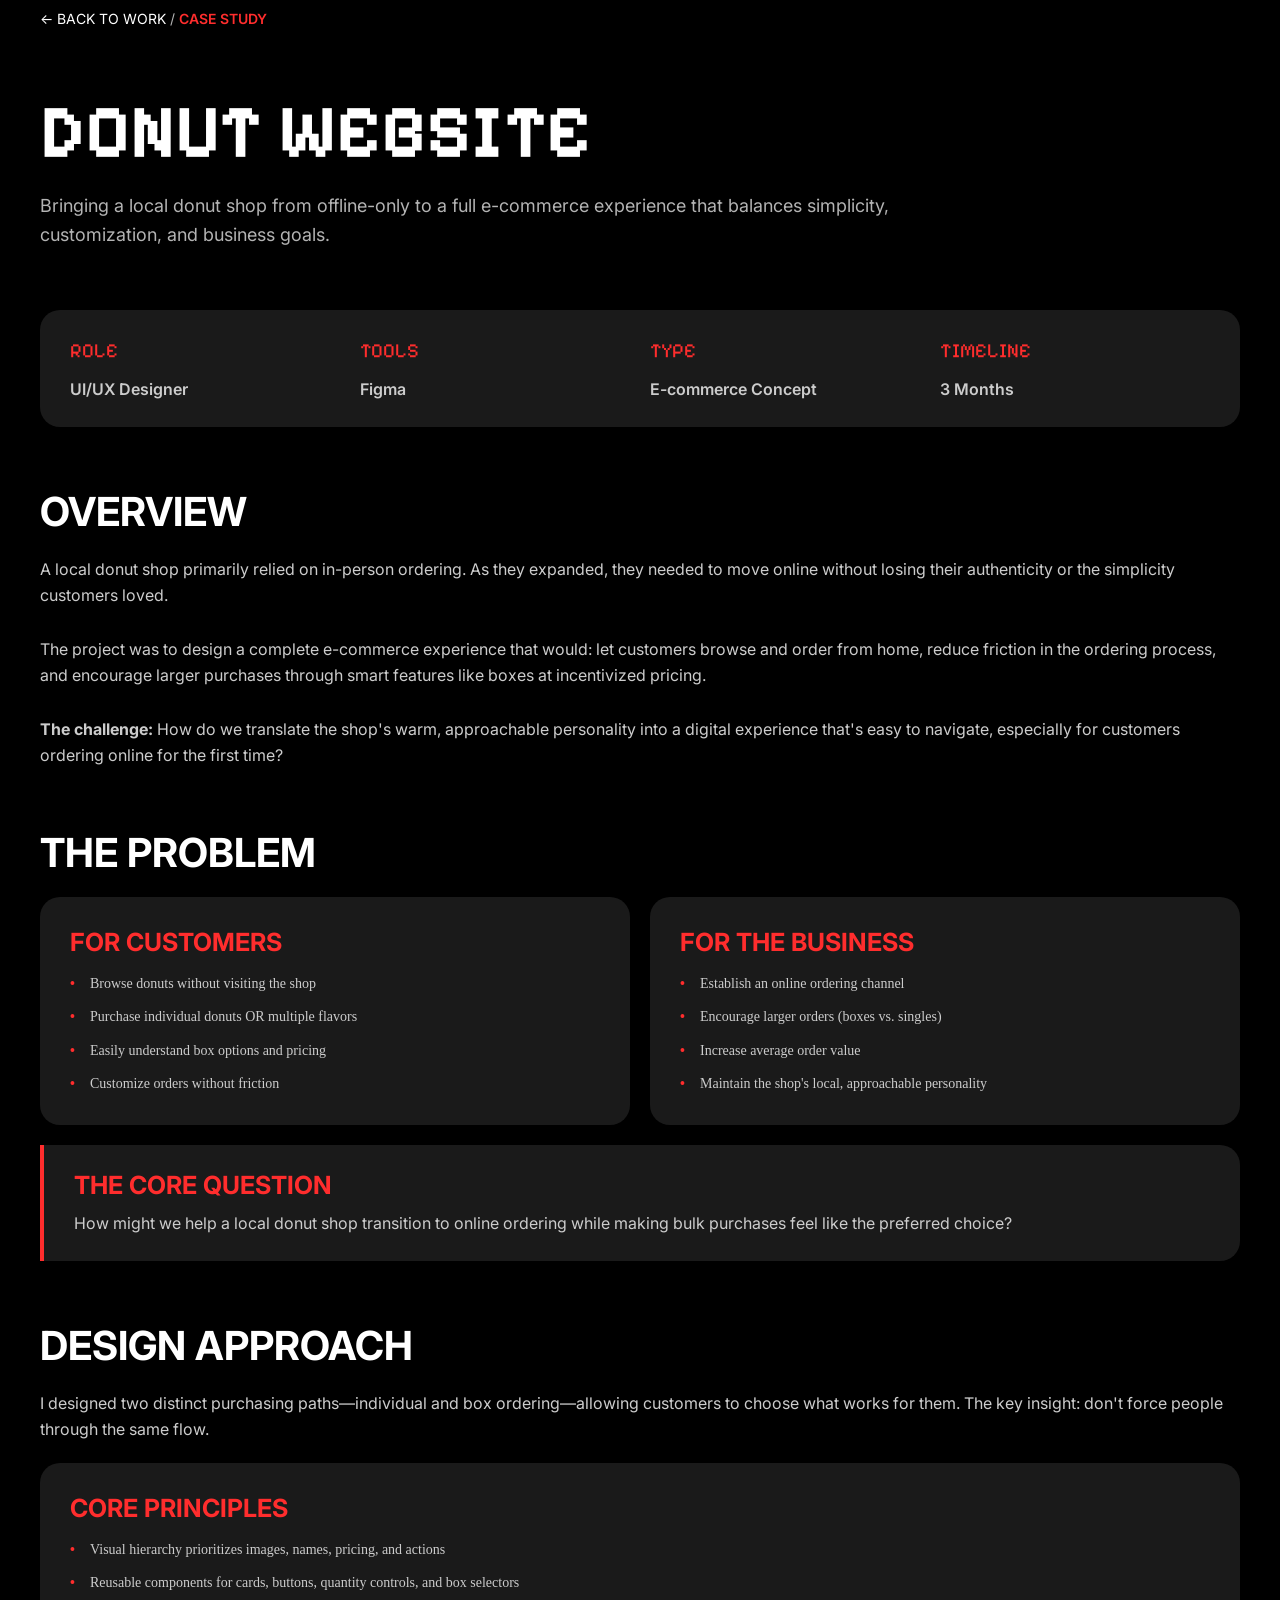
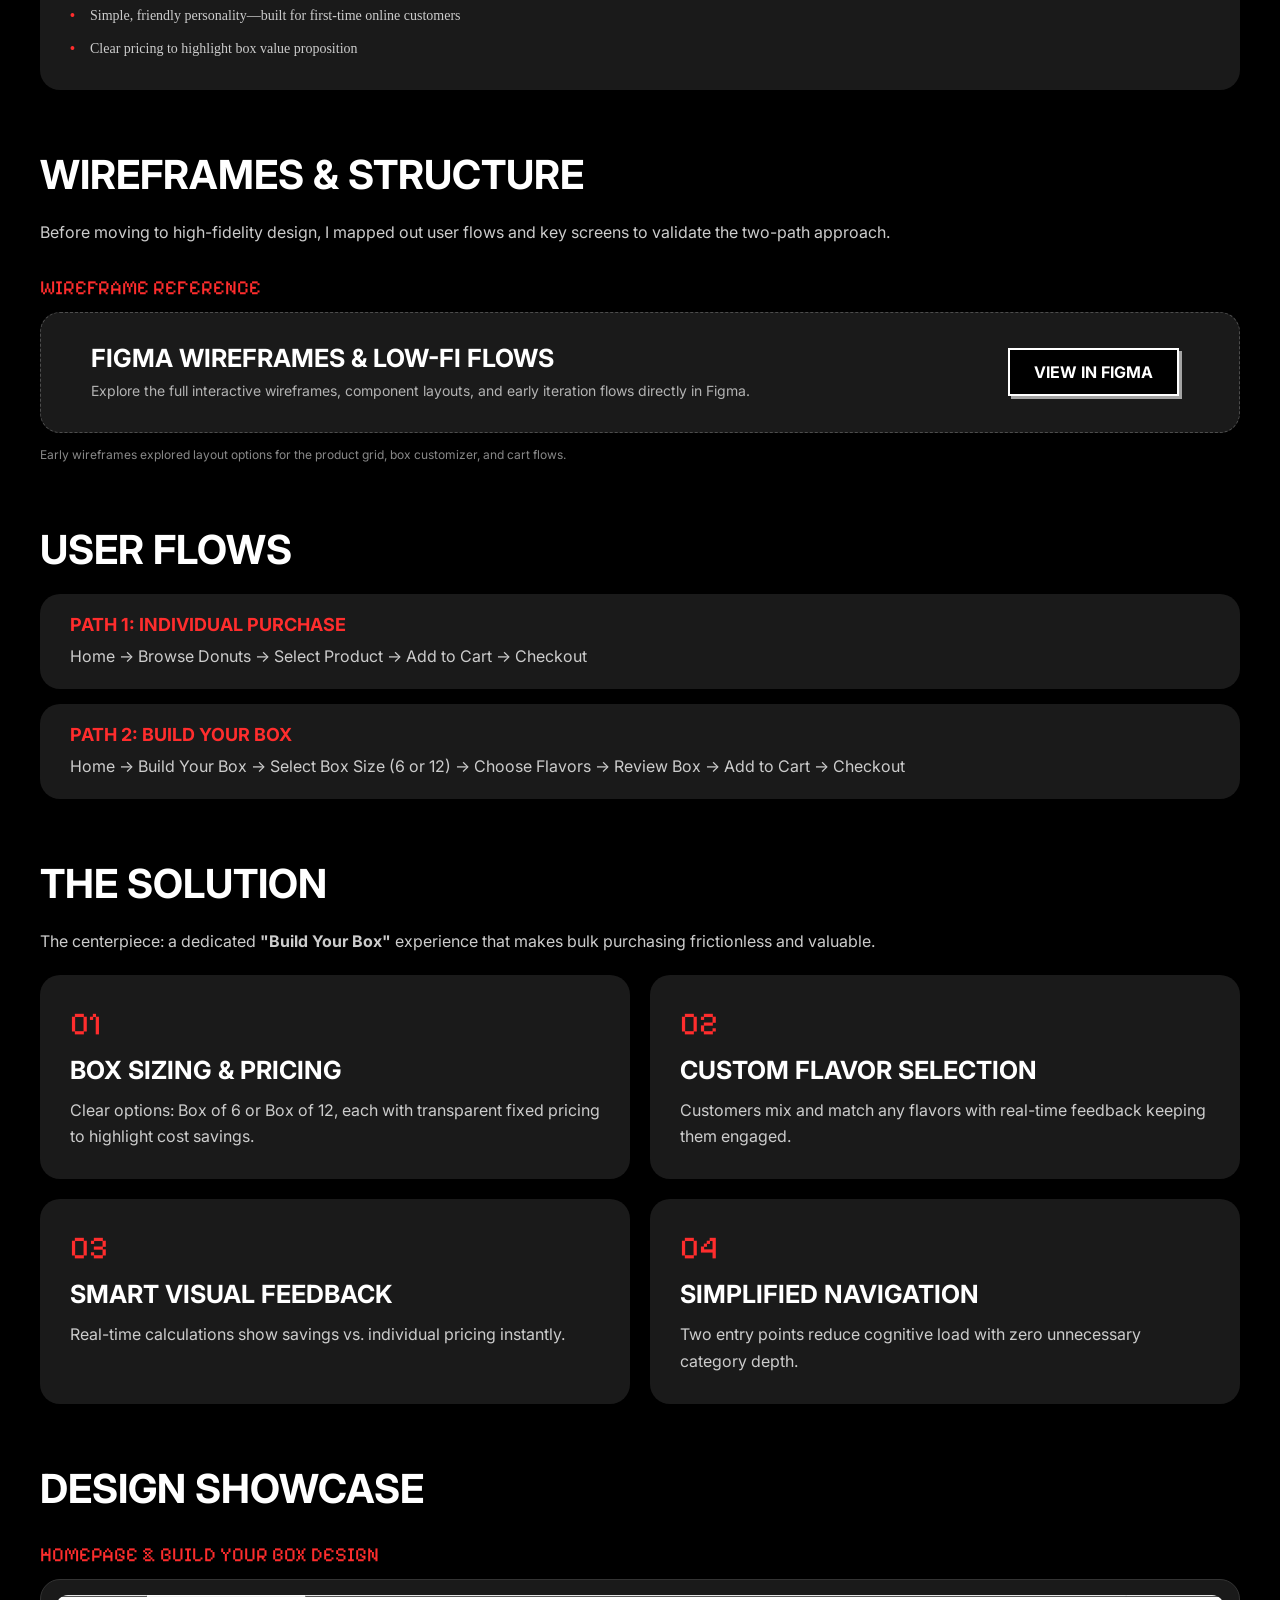
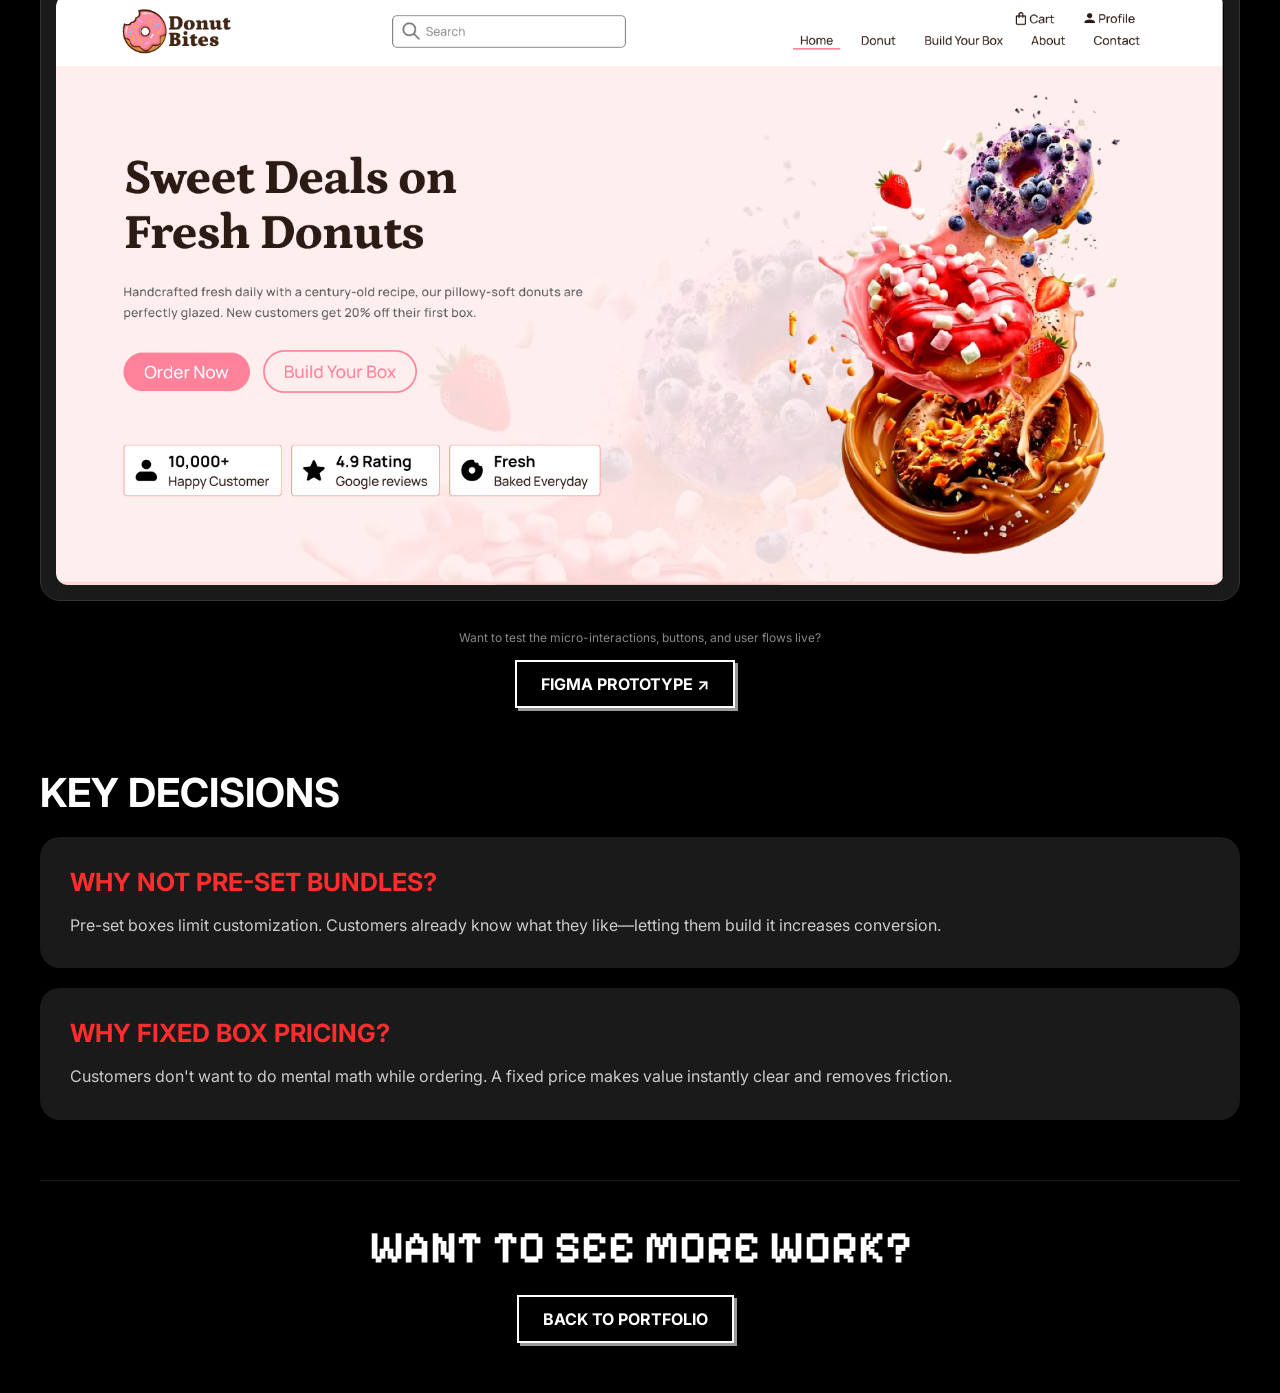
==== commit 7a0269b4: "Update case-study.html" ====
--- a/case-study.html
+++ b/case-study.html
@@ -257,7 +257,7 @@
         <!-- Header -->
         <header class="case-header">
             <h1>DONUT WEBSITE</h1>
-            <p class="subtitle">Designing an e-commerce experience that encourages bulk purchasing through smart UX patterns and a "Build Your Box" feature.</p>
+            <p class="subtitle">Bringing a local donut shop from offline-only to a full e-commerce experience that balances simplicity, customization, and business goals.</p>
         </header>
 
         <!-- Metadata Grid -->
@@ -284,8 +284,9 @@
         <section class="case-section">
             <h2>OVERVIEW</h2>
             <div class="content-block">
-                <p>A local donut shop was transitioning from offline-only ordering to an online sales model. They needed a digital experience that would feel simple and authentic while encouraging customers to purchase in bulk—specifically boxes of 6 or 12 donuts at incentivized pricing.</p>
-                <p>The challenge: How do we make bulk purchasing feel like the obvious choice without sacrificing customization?</p>
+               <p>A local donut shop primarily relied on in-person ordering. As they expanded, they needed to move online without losing their authenticity or the simplicity customers loved.</p>
+            <p>The project was to design a complete e-commerce experience that would: let customers browse and order from home, reduce friction in the ordering process, and encourage larger purchases through smart features like boxes at incentivized pricing.</p>
+            <p><strong>The challenge:</strong> How do we translate the shop's warm, approachable personality into a digital experience that's easy to navigate, especially for customers ordering online for the first time?</p>
             </div>
         </section>
 
